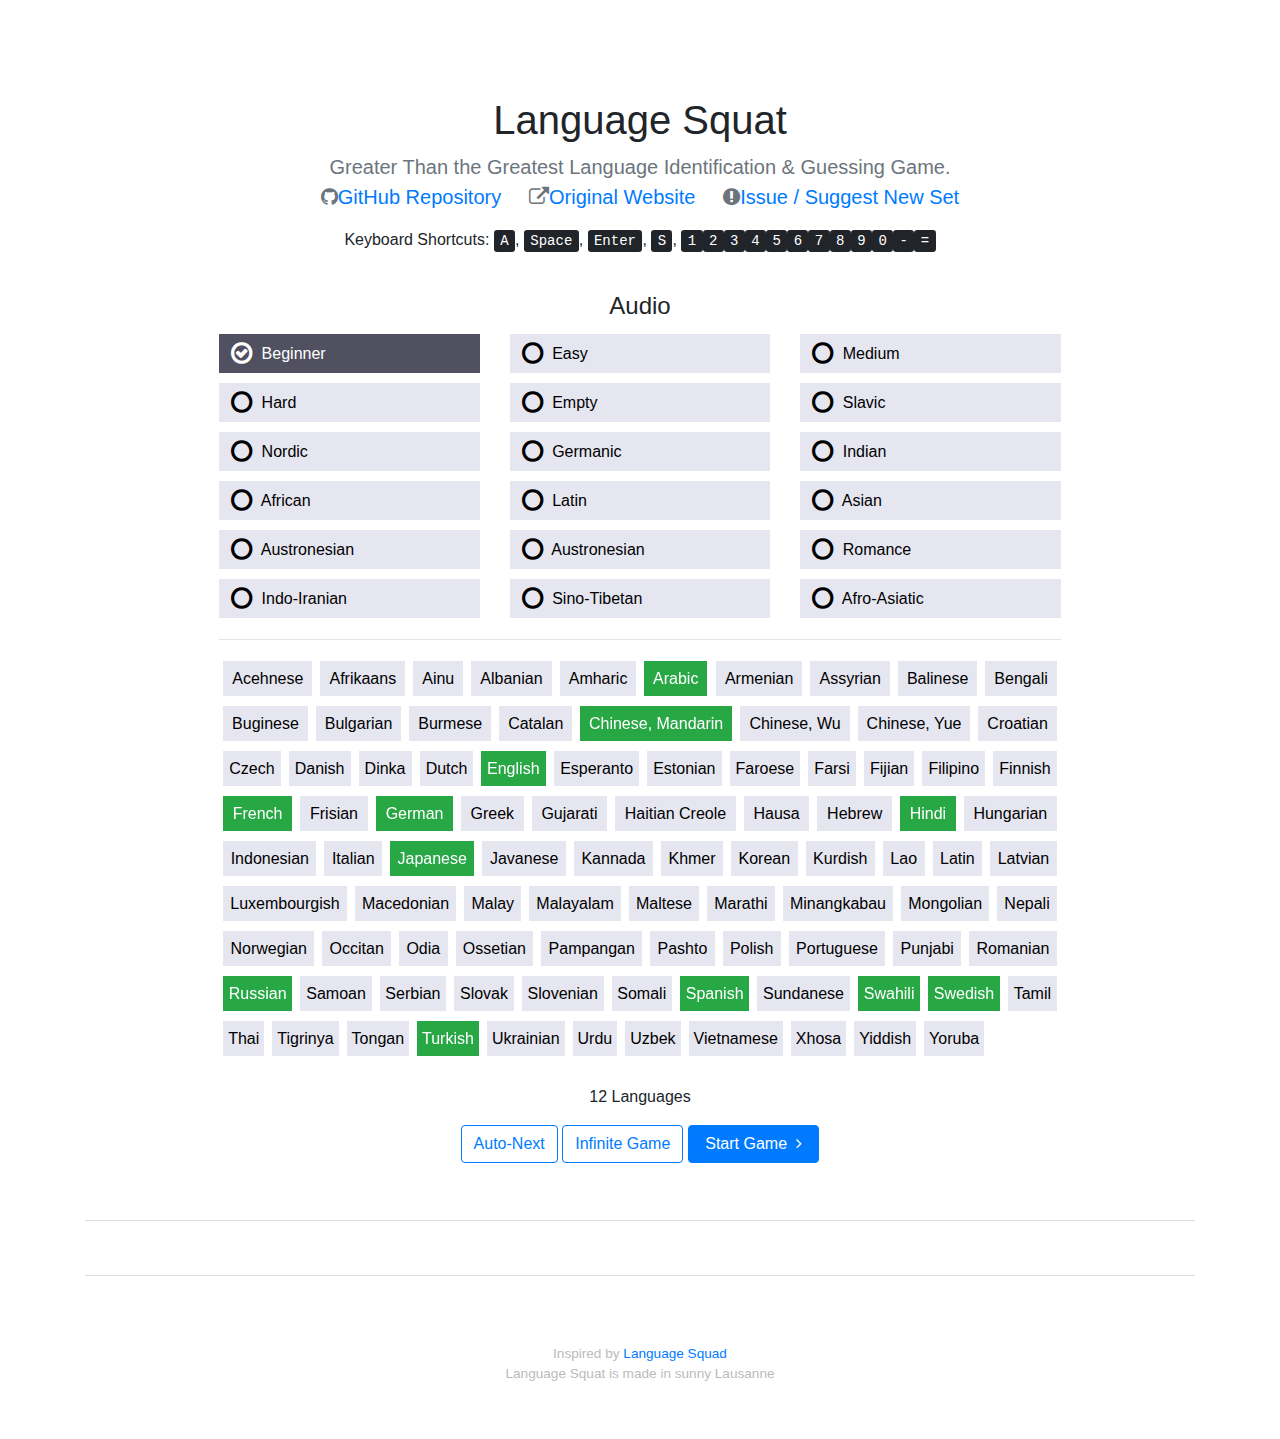
==== languagesquat/index.html @ 09ac4940 "language squat" ====
<html lang="en">
  <head>
    <title>
      Language Squat | Language Identification Game with Audio and Script
      Samples
    </title>
    <meta charset="UTF-8" />
    <meta
      name="viewport"
      content="width=device-width, initial-scale=1.0, maximum-scale=1.0, user-scalable=no"
      />
    <meta
      name="description"
      content="Language Squat is a language guessing and identifiying game that offers both audio and script samples. Language Squat can be played by people with vision or hearing impairments. Language Squat is inspired by “The Great Language Game” created by Lars Yencken."
      />
    <link rel="icon" href="static/favicon.png">
    <link
      rel="stylesheet"
      href="https://maxcdn.bootstrapcdn.com/bootstrap/4.0.0/css/bootstrap.min.css"
      crossorigin="anonymous"
      />
    <link
      rel="stylesheet"
      href="static/styles.css"
      />
    <link
      rel="stylesheet"
      href="https://maxcdn.bootstrapcdn.com/font-awesome/4.6.3/css/font-awesome.min.css"
      crossorigin="anonymous"
      />
    <style>
      :root {
        --jumbotron-padding-y: 3rem;
      }

      .jumbotron {
        padding-top: var(--jumbotron-padding-y);
        padding-bottom: var(--jumbotron-padding-y);
        margin-bottom: 0;
        background-color: #fff;
        transition: all 0.5s ease;
      }
      .jumbotron.shrink {
        padding-top: 1.5em;
        padding-bottom: 1em;
        box-shadow:
          0 2px 4px -1px rgba(0, 0, 0, 0.06),
          0 4px 5px 0 rgba(0, 0, 0, 0.06),
      0 1px 10px 0 rgba(0, 0, 0, 0.08);
      }
      .jumbotron.shrink h1 {
      transition: all 0.5s ease;
      font-size: 1.75rem;
      }
      @media (min-width: 768px) {
      .jumbotron {
      padding-top: calc(var(--jumbotron-padding-y) * 2);
      padding-bottom: calc(var(--jumbotron-padding-y) * 2);
      }
      .jumbotron.shrink {
      padding-top: 1.5em;
      padding-bottom: 1em;
      box-shadow:
      0 2px 4px -1px rgba(0, 0, 0, 0.06),
      0 4px 5px 0 rgba(0, 0, 0, 0.06),
      0 1px 10px 0 rgba(0, 0, 0, 0.08);
      }
      .jumbotron.shrink h1 {
      font-size: 2.5rem;
      }
      }
      .sstestoption {
      background: #e6e6f0;
      cursor: pointer;
      line-height: 25px;
      transition: all 0.5s ease;
      margin: 5px 0px;
      padding: 2px;
      text-align: left;
      display: block;
      width: 100%;
      border: none;
      }
      .sstestoption .fa {
      line-height: 25px;
      font-size: 25px;
      vertical-align: middle;
      padding-right: 5px;
      margin-top: -3px;
      }
      .sstestoption:hover {
      background: #d6d6e0;
      }
      .sstestoption.selected {
      background: #505060;
      color: white;
      }
      .sstestoption.correct {
      color: white;
      background: var(--success);
      }
      .sstestoption.wrong {
      color: white;
      background: var(--danger);
      }
      .sstestoption.correct,
      .sstestoption.wrong {
      transform: rotateX(359deg);
      }

      [v-cloak] {
      display: none;
      }

      @keyframes spinner {
      to {
      transform: rotate(360deg);
      }
      }
      .spinner:before {
      content: "";
      box-sizing: border-box;
      position: absolute;
      top: 50%;
      left: 50%;
      width: 20px;
      height: 20px;
      margin-top: -10px;
      margin-left: -10px;
      border-radius: 50%;
      border: 2px solid #ccc;
      border-top-color: #333;
      animation: spinner 0.6s linear infinite;
      }
    </style>
  </head>
  <body class="vsc-initialized">
    <main role="main" id="game" class="container">
      <section class="jumbotron text-center pb-3">
        <div class="container">
          <h1 class="jumbotron-heading">
            <span style="cursor: pointer">Language Squat</span>
          </h1>
          <p class="lead text-muted">
            Greater Than the Greatest Language Identification & Guessing Game.
	    <br>
	    <i class="fa fa-github" aria-hidden="true"></i><a href="https://github.com/nov3o/language-squat">GitHub Repository</a>
	    &nbsp;&nbsp;&nbsp;
	    <i class="fa fa-external-link" aria-hidden="true"></i><a href="https://www.languagesquad.com/">Original Website</a>
	    &nbsp;&nbsp;&nbsp;
	    <i class="fa fa-exclamation-circle" aria-hidden="true"></i><a href="https://github.com/nov3o/language-squat/issues">Issue / Suggest New Set</a>
	    <br>
	    <div>
	      Keyboard Shortcuts:
	      <kbd title="Autoplay Audio">A</kbd>,
	      <kbd title="Play Audio">Space</kbd>,
	      <kbd title="Next Question">Enter</kbd>,
	      <kbd title="Skip">S</kbd>,
	      <span title="Choose Option">
		<kbd>1</kbd><kbd>2</kbd><kbd>3</kbd><kbd>4</kbd><kbd>5</kbd><kbd>6</kbd><kbd>7</kbd><kbd>8</kbd><kbd>9</kbd><kbd>0</kbd><kbd>-</kbd><kbd>=</kbd>
	      </span>
	    </div>
          </p>
          <div>
            <div class="row justify-content-center">
              <div class="col-12">
                <h4 class="text-center" style="margin-top: 1em">Audio</h4>
              </div>
              <div class="w-100"></div>
              <div class="col-12 col-lg-10 col-md-12 col-sm-12">
                <div class="row justify-content-center">
                  <div class="col-12 col-lg-4 col-md-4 col-sm-6">
                    <button
                      onclick="select(this)"
                      title="Beginner, 12 Languages"
                      class="sstestoption selected"
                      id="Beginner"
                      >
                      <div style="padding: 5px 10px">
                        <span class="fa fa-check-circle-o"></span>
                        Beginner
                      </div>
                    </button>
                  </div>
                  <div class="col-12 col-lg-4 col-md-4 col-sm-6">
                    <button
                      onclick="select(this)"
                      title="Easy, 24 Languages"
                      class="sstestoption"
                      id="Easy"
                      >
                      <div style="padding: 5px 10px">
                        <span class="fa fa-circle-o"></span>
                        Easy
                      </div>
                    </button>
                  </div>
                  <div class="col-12 col-lg-4 col-md-4 col-sm-6">
                    <button
                      onclick="select(this)"
                      title="Medium, 58 Languages"
                      class="sstestoption"
                      id="Medium"
                      >
                      <div style="padding: 5px 10px">
                        <span class="fa fa-circle-o"></span>
                        Medium
                      </div>
                    </button>
                  </div>
                  <div class="col-12 col-lg-4 col-md-4 col-sm-6">
                    <button
                      onclick="select(this)"
                      title="Hard, 92 Languages"
                      class="sstestoption"
                      id="Hard"
                      >
                      <div style="padding: 5px 10px">
                        <span class="fa fa-circle-o"></span>
                        Hard
                      </div>
                    </button>
                  </div>
		  <br>
		  <div class="col-12 col-lg-4 col-md-4 col-sm-6">
                    <button
                      onclick="select(this)"
                      title="Empty the Languages"
                      class="sstestoption"
                      id="empty"
                      >
                      <div style="padding: 5px 10px">
                        <span class="fa fa-circle-o"></span>
                        Empty
                      </div>
                    </button>
		  </div>
		  <div class="col-12 col-lg-4 col-md-4 col-sm-6">
                    <button
                      onclick="select(this)"
                      title="10 Slavic Languages"
                      class="sstestoption"
                      id="Slavic"
                      >
                      <div style="padding: 5px 10px">
                        <span class="fa fa-circle-o"></span>
                        Slavic
                      </div>
                    </button>
		  </div>
		  <div class="col-12 col-lg-4 col-md-4 col-sm-6">
                    <button
                      onclick="select(this)"
                      title="5 Nordic Languages"
                      class="sstestoption"
                      id="Nordic"
                      >
                      <div style="padding: 5px 10px">
                        <span class="fa fa-circle-o"></span>
                        Nordic
                      </div>
                    </button>
                  </div>
		  <div class="col-12 col-lg-4 col-md-4 col-sm-6">
                    <button
                      onclick="select(this)"
                      title="9 Germanic Languages"
                      class="sstestoption"
                      id="Germanic"
                      >
                      <div style="padding: 5px 10px">
                        <span class="fa fa-circle-o"></span>
                        Germanic
                      </div>
                    </button>
		  </div>
		  <div class="col-12 col-lg-4 col-md-4 col-sm-6">
                    <button
                      onclick="select(this)"
                      title="7 Indian Languages"
                      class="sstestoption"
                      id="Indian"
                      >
                      <div style="padding: 5px 10px">
                        <span class="fa fa-circle-o"></span>
                        Indian
                      </div>
                    </button>
		  </div>
		  <div class="col-12 col-lg-4 col-md-4 col-sm-6">
                    <button
                      onclick="select(this)"
                      title="5 African Languages"
                      class="sstestoption"
                      id="African"
                      >
                      <div style="padding: 5px 10px">
                        <span class="fa fa-circle-o"></span>
                        African
                      </div>
                    </button>
		  </div>
		  <div class="col-12 col-lg-4 col-md-4 col-sm-6">
                    <button
                      onclick="select(this)"
                      title="6 Latin Languages"
                      class="sstestoption"
                      id="Latin"
                      >
                      <div style="padding: 5px 10px">
                        <span class="fa fa-circle-o"></span>
                        Latin
                      </div>
                    </button>
		  </div>
		  <div class="col-12 col-lg-4 col-md-4 col-sm-6">
                    <button
                      onclick="select(this)"
                      title="20 Asian Languages"
                      class="sstestoption"
                      id="Asian"
                      >
                      <div style="padding: 5px 10px">
                        <span class="fa fa-circle-o"></span>
                        Asian
                      </div>
                    </button>
		  </div>
		  <div class="col-12 col-lg-4 col-md-4 col-sm-6">
                    <button
                      onclick="select(this)"
                      title="42 Austronesian Languages"
                      class="sstestoption"
                      id="Austronesian"
                      >
                      <div style="padding: 5px 10px">
                        <span class="fa fa-circle-o"></span>
                        Austronesian
                      </div>
                    </button>
		  </div>
		  <div class="col-12 col-lg-4 col-md-4 col-sm-6">
                    <button
                      onclick="select(this)"
                      title="6 Austronesian Languages"
                      class="sstestoption"
                      id="Austronesian"
                      >
                      <div style="padding: 5px 10px">
                        <span class="fa fa-circle-o"></span>
                        Austronesian
                      </div>
                    </button>
		  </div>
		  <div class="col-12 col-lg-4 col-md-4 col-sm-6">
                    <button
                      onclick="select(this)"
                      title="7 Romance Languages"
                      class="sstestoption"
                      id="Romance"
                      >
                      <div style="padding: 5px 10px">
                        <span class="fa fa-circle-o"></span>
                        Romance
                      </div>
                    </button>
		  </div>
		  <div class="col-12 col-lg-4 col-md-4 col-sm-6">
                    <button
                      onclick="select(this)"
                      title="8 Indo-Iranian Languages"
                      class="sstestoption"
                      id="Indo-Iranian"
                      >
                      <div style="padding: 5px 10px">
                        <span class="fa fa-circle-o"></span>
                        Indo-Iranian
                      </div>
                    </button>
		  </div>
		  <div class="col-12 col-lg-4 col-md-4 col-sm-6">
                    <button
                      onclick="select(this)"
                      title="4 Sino-Tibetan Languages"
                      class="sstestoption"
                      id="Sino-Tibetan"
                      >
                      <div style="padding: 5px 10px">
                        <span class="fa fa-circle-o"></span>
                        Sino-Tibetan
                      </div>
                    </button>
		  </div>
		  <div class="col-12 col-lg-4 col-md-4 col-sm-6">
                    <button
                      onclick="select(this)"
                      title="6 Afro-Asiatic Languages"
                      class="sstestoption"
                      id="Afro-Asiatic"
                      >
                      <div style="padding: 5px 10px">
                        <span class="fa fa-circle-o"></span>
                        Afro-Asiatic
                      </div>
                    </button>
		  </div>
                </div>
		<hr>
		<div id="lang-selection" class="justify-buttons">
		</div>
              </div>
            </div>
            <br />
            <div style="margin: 0px 0px 1em" id="nlangs">12 Languages</div>
	    <buton
	      type="checkbox"
	      class="btn btn-outline-primary"
	      label="Auto-Next"
	      onclick="toggleAutoNext(this)"
              >
	      Auto-Next
            </buton>
	    <buton
	      type="checkbox"
	      class="btn btn-outline-primary"
	      label="Infinite game"
	      onclick="toggleInfinite(this)"
              >
	      Infinite Game
            </buton>
            <button
              title="Click to Start Game"
              onclick="playGame()"
              class="btn btn-primary"
              >
              &nbsp;Start Game&nbsp;
              <i class="fa fa-angle-right"></i>&nbsp;
            </button>
          </div>
        </div>
      </section>
      <div id="choices-menu" style="display: none">
        <div style="padding: 10px 0px 0px">
          <div class="clearfix">
            <div class="pull-left">
              <h5
                tabindex="0"
                title="Keyboard Shortcut : A"
                style="cursor: pointer"
		>
                AutoPlay :
                <span>
		  <i
                    class="fa fa-step-forward"
		    id="auto-play"
		    onclick="autoPlayClick()"
                    ></i>
		</span>
              </h5>
            </div>
            <div class="pull-right">
              <h5 class="text-right">
                <i class="fa fa-bomb"></i>
                <span id="strike">0</span> |
                <i class="fa fa-star"></i>
                <span id="score">0</span>
              </h5>
            </div>
          </div>
          <div style="font-size: 22px; font-weight: 700; margin: 0.6em 0px 1em">
            <span>Question <span id="level">1</span> : </span>
	    <audio style="display: none" id="audio" loop></audio>
            <button
              title="Keyboard Shortcut : Space"
              class="btn btn-primary btn-sm"
	      id="audio-button"
	      onclick="audioControl()"
              >
              &nbsp; Play&nbsp; <i class="fa fa-play"></i>&nbsp;
            </button>
          </div>
          <div class="row justify-content-center" id="lang-game-buttons">
            <div class="col-12 col-sm-6 col-lg-4">
              <button class="sstestoption">
                <div style="padding: 10px">
                  <span class="fa fa-circle-o"></span> <span>Hindi</span>
                </div>
              </button>
            </div>
            <div class="col-12 col-sm-6 col-lg-4">
              <button class="sstestoption">
                <div style="padding: 10px">
                  <span class="fa fa-circle-o"></span> <span>English</span>
                </div>
              </button>
            </div>
            <div class="col-12 col-sm-6 col-lg-4">
              <button class="sstestoption">
                <div style="padding: 10px">
                  <span class="fa fa-circle-o"></span> <span>Chinese</span>
                </div>
              </button>
            </div>
          </div>
        </div>
        <div class="text-center" style="display: none" id="next-div">
          <br />
          <button
            onclick="playLevel()"
            title="Keyboard Shortcut : Enter"
            class="btn btn-info"
            >
            Next -&gt;
          </button>
          <br />
        </div>
      </div>
      <div class="text-center" style="display: none" id="finish-div">
        <br />
        <hr />
        <br />
        <div style="display: none" id="win-div">
          <h2 id="win-h2">
            Congrats!<br />You finished the Beginner Level.<br />Final Score: 0
          </h2>
          <br />
          <button class="btn btn-danger" onclick="end()" s>
            &nbsp;Select another level &nbsp;<i class="fa fa-reply"></i>&nbsp;
          </button>
        </div>
        <div id="game-over-div">
          <h2 id="over-h2">Game Over.<br />Final Score: 0</h2>
          <br />
          <button class="btn btn-danger" onclick="playAgain()">
            &nbsp;Play Again &nbsp;<i class="fa fa-reply"></i>&nbsp;
          </button>
        </div>
        <br />
      </div>
      <div
        class="container text-center"
        style="
               margin-top: 3em;
               padding: 2em 0px;
               font-size: 0.85em;
               border-top: 1px solid rgb(221, 221, 221);
               "
	></div>
      <div
        class="container"
        style="
               padding: 5em 0px 4em;
               text-align: center;
               color: rgb(187, 187, 187);
               font-size: 0.85em;
               border-top: 1px solid rgb(221, 221, 221);
               "
	>
        Inspired by <a href="https://www.languagesquad.com/">Language Squad</a
									     ><br />
        Language Squat is made in sunny Lausanne
      </div>
    </main>
    <script src="https://ajax.googleapis.com/ajax/libs/jquery/3.3.1/jquery.min.js"></script>
    <script src="static/data.js"></script>
    <script src="static/engine.js"></script>
    <script src="static/interface.js"></script>
    <link rel="preload" href="/loading.gif" as="image" />
    <!-- Default Statcounter code for lang-squat http://example.com -->
    <script type="text/javascript">
      var sc_project=12987010; 
      var sc_invisible=1; 
      var sc_security="864f66e2"; 
    </script>
    <script type="text/javascript" src="https://www.statcounter.com/counter/counter.js" async></script>
    <noscript>
      <div class="statcounter">
	<a title="Web Analytics" href="https://statcounter.com/" target="_blank">
	  <img class="statcounter" src="https://c.statcounter.com/12987010/0/864f66e2/1/" alt="Web Analytics" referrerPolicy="no-referrer-when-downgrade">
	</a>
      </div>
    </noscript>
    <!-- End of Statcounter Code -->
  </body>
</html>
---- languagesquat/static/styles.css ----
#lang-selection {
  display: flex;
  flex-wrap: wrap;
  justify-content: space-between; /* This will spread the buttons evenly */
  align-items: flex-start; /* Align to the start to avoid stretching */
}

/* Style for the buttons */
#lang-selection .lang-option {
  flex-grow: 1; /* Allow buttons to grow */
  margin: 0 4px; /* Provide some spacing between buttons */
  white-space: nowrap; /* Prevent text from wrapping */
}

/* Pseudo-element to push the last line of buttons */
#lang-selection::after {
  content: '';
  flex-grow: 1000000; /* Large growth factor to push elements */
  min-width: 0.1px; /* Prevents the pseudo-element from being too big */
}

/* Optional: media query for smaller screens to prevent buttons from being too wide */
@media (max-width: 600px) {
  #lang-selection .button {
    flex-basis: 50%; /* Minimum initial width */
  }
}

.lang-option > button {
  padding: 0;
}

.lang-option > button > div {
  padding: 5px !important;
  text-align: center;
}

.popup {
  position: fixed;
  top: 20px;
  left: 20px;
  padding: 10px;
  font-size: 16px;
  border-radius: 5px;
  color: white;
  box-shadow: 0px 4px 6px rgba(0, 0, 0, 0.1);
  z-index: 1000;
  transition: opacity 0.5s ease-out;
}

.popup.green {
  background-color: green;
}

.popup.red {
  background-color: red;
}
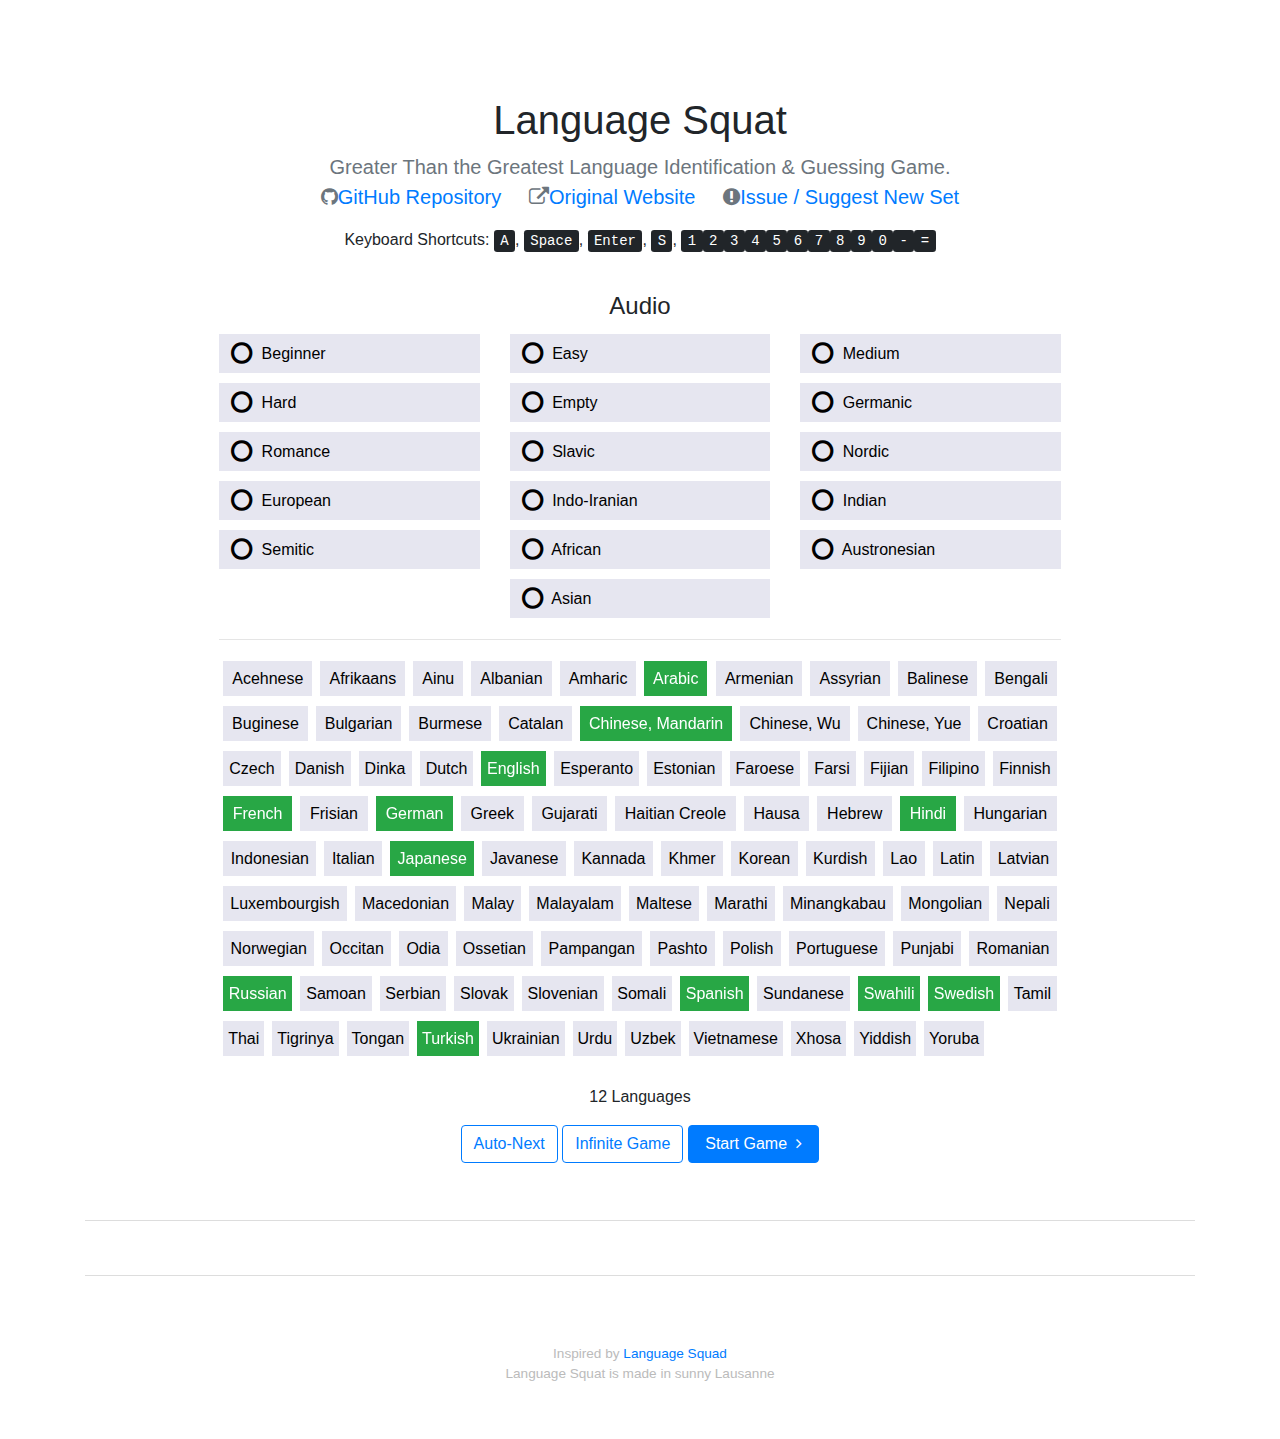
==== commit aa60e64a: "updated my page and languagesquad" ====
--- a/languagesquat/index.html
+++ b/languagesquat/index.html
@@ -28,111 +28,6 @@
       href="https://maxcdn.bootstrapcdn.com/font-awesome/4.6.3/css/font-awesome.min.css"
       crossorigin="anonymous"
       />
-    <style>
-      :root {
-        --jumbotron-padding-y: 3rem;
-      }
-
-      .jumbotron {
-        padding-top: var(--jumbotron-padding-y);
-        padding-bottom: var(--jumbotron-padding-y);
-        margin-bottom: 0;
-        background-color: #fff;
-        transition: all 0.5s ease;
-      }
-      .jumbotron.shrink {
-        padding-top: 1.5em;
-        padding-bottom: 1em;
-        box-shadow:
-          0 2px 4px -1px rgba(0, 0, 0, 0.06),
-          0 4px 5px 0 rgba(0, 0, 0, 0.06),
-      0 1px 10px 0 rgba(0, 0, 0, 0.08);
-      }
-      .jumbotron.shrink h1 {
-      transition: all 0.5s ease;
-      font-size: 1.75rem;
-      }
-      @media (min-width: 768px) {
-      .jumbotron {
-      padding-top: calc(var(--jumbotron-padding-y) * 2);
-      padding-bottom: calc(var(--jumbotron-padding-y) * 2);
-      }
-      .jumbotron.shrink {
-      padding-top: 1.5em;
-      padding-bottom: 1em;
-      box-shadow:
-      0 2px 4px -1px rgba(0, 0, 0, 0.06),
-      0 4px 5px 0 rgba(0, 0, 0, 0.06),
-      0 1px 10px 0 rgba(0, 0, 0, 0.08);
-      }
-      .jumbotron.shrink h1 {
-      font-size: 2.5rem;
-      }
-      }
-      .sstestoption {
-      background: #e6e6f0;
-      cursor: pointer;
-      line-height: 25px;
-      transition: all 0.5s ease;
-      margin: 5px 0px;
-      padding: 2px;
-      text-align: left;
-      display: block;
-      width: 100%;
-      border: none;
-      }
-      .sstestoption .fa {
-      line-height: 25px;
-      font-size: 25px;
-      vertical-align: middle;
-      padding-right: 5px;
-      margin-top: -3px;
-      }
-      .sstestoption:hover {
-      background: #d6d6e0;
-      }
-      .sstestoption.selected {
-      background: #505060;
-      color: white;
-      }
-      .sstestoption.correct {
-      color: white;
-      background: var(--success);
-      }
-      .sstestoption.wrong {
-      color: white;
-      background: var(--danger);
-      }
-      .sstestoption.correct,
-      .sstestoption.wrong {
-      transform: rotateX(359deg);
-      }
-
-      [v-cloak] {
-      display: none;
-      }
-
-      @keyframes spinner {
-      to {
-      transform: rotate(360deg);
-      }
-      }
-      .spinner:before {
-      content: "";
-      box-sizing: border-box;
-      position: absolute;
-      top: 50%;
-      left: 50%;
-      width: 20px;
-      height: 20px;
-      margin-top: -10px;
-      margin-left: -10px;
-      border-radius: 50%;
-      border: 2px solid #ccc;
-      border-top-color: #333;
-      animation: spinner 0.6s linear infinite;
-      }
-    </style>
   </head>
   <body class="vsc-initialized">
     <main role="main" id="game" class="container">
@@ -168,242 +63,7 @@
               </div>
               <div class="w-100"></div>
               <div class="col-12 col-lg-10 col-md-12 col-sm-12">
-                <div class="row justify-content-center">
-                  <div class="col-12 col-lg-4 col-md-4 col-sm-6">
-                    <button
-                      onclick="select(this)"
-                      title="Beginner, 12 Languages"
-                      class="sstestoption selected"
-                      id="Beginner"
-                      >
-                      <div style="padding: 5px 10px">
-                        <span class="fa fa-check-circle-o"></span>
-                        Beginner
-                      </div>
-                    </button>
-                  </div>
-                  <div class="col-12 col-lg-4 col-md-4 col-sm-6">
-                    <button
-                      onclick="select(this)"
-                      title="Easy, 24 Languages"
-                      class="sstestoption"
-                      id="Easy"
-                      >
-                      <div style="padding: 5px 10px">
-                        <span class="fa fa-circle-o"></span>
-                        Easy
-                      </div>
-                    </button>
-                  </div>
-                  <div class="col-12 col-lg-4 col-md-4 col-sm-6">
-                    <button
-                      onclick="select(this)"
-                      title="Medium, 58 Languages"
-                      class="sstestoption"
-                      id="Medium"
-                      >
-                      <div style="padding: 5px 10px">
-                        <span class="fa fa-circle-o"></span>
-                        Medium
-                      </div>
-                    </button>
-                  </div>
-                  <div class="col-12 col-lg-4 col-md-4 col-sm-6">
-                    <button
-                      onclick="select(this)"
-                      title="Hard, 92 Languages"
-                      class="sstestoption"
-                      id="Hard"
-                      >
-                      <div style="padding: 5px 10px">
-                        <span class="fa fa-circle-o"></span>
-                        Hard
-                      </div>
-                    </button>
-                  </div>
-		  <br>
-		  <div class="col-12 col-lg-4 col-md-4 col-sm-6">
-                    <button
-                      onclick="select(this)"
-                      title="Empty the Languages"
-                      class="sstestoption"
-                      id="empty"
-                      >
-                      <div style="padding: 5px 10px">
-                        <span class="fa fa-circle-o"></span>
-                        Empty
-                      </div>
-                    </button>
-		  </div>
-		  <div class="col-12 col-lg-4 col-md-4 col-sm-6">
-                    <button
-                      onclick="select(this)"
-                      title="10 Slavic Languages"
-                      class="sstestoption"
-                      id="Slavic"
-                      >
-                      <div style="padding: 5px 10px">
-                        <span class="fa fa-circle-o"></span>
-                        Slavic
-                      </div>
-                    </button>
-		  </div>
-		  <div class="col-12 col-lg-4 col-md-4 col-sm-6">
-                    <button
-                      onclick="select(this)"
-                      title="5 Nordic Languages"
-                      class="sstestoption"
-                      id="Nordic"
-                      >
-                      <div style="padding: 5px 10px">
-                        <span class="fa fa-circle-o"></span>
-                        Nordic
-                      </div>
-                    </button>
-                  </div>
-		  <div class="col-12 col-lg-4 col-md-4 col-sm-6">
-                    <button
-                      onclick="select(this)"
-                      title="9 Germanic Languages"
-                      class="sstestoption"
-                      id="Germanic"
-                      >
-                      <div style="padding: 5px 10px">
-                        <span class="fa fa-circle-o"></span>
-                        Germanic
-                      </div>
-                    </button>
-		  </div>
-		  <div class="col-12 col-lg-4 col-md-4 col-sm-6">
-                    <button
-                      onclick="select(this)"
-                      title="7 Indian Languages"
-                      class="sstestoption"
-                      id="Indian"
-                      >
-                      <div style="padding: 5px 10px">
-                        <span class="fa fa-circle-o"></span>
-                        Indian
-                      </div>
-                    </button>
-		  </div>
-		  <div class="col-12 col-lg-4 col-md-4 col-sm-6">
-                    <button
-                      onclick="select(this)"
-                      title="5 African Languages"
-                      class="sstestoption"
-                      id="African"
-                      >
-                      <div style="padding: 5px 10px">
-                        <span class="fa fa-circle-o"></span>
-                        African
-                      </div>
-                    </button>
-		  </div>
-		  <div class="col-12 col-lg-4 col-md-4 col-sm-6">
-                    <button
-                      onclick="select(this)"
-                      title="6 Latin Languages"
-                      class="sstestoption"
-                      id="Latin"
-                      >
-                      <div style="padding: 5px 10px">
-                        <span class="fa fa-circle-o"></span>
-                        Latin
-                      </div>
-                    </button>
-		  </div>
-		  <div class="col-12 col-lg-4 col-md-4 col-sm-6">
-                    <button
-                      onclick="select(this)"
-                      title="20 Asian Languages"
-                      class="sstestoption"
-                      id="Asian"
-                      >
-                      <div style="padding: 5px 10px">
-                        <span class="fa fa-circle-o"></span>
-                        Asian
-                      </div>
-                    </button>
-		  </div>
-		  <div class="col-12 col-lg-4 col-md-4 col-sm-6">
-                    <button
-                      onclick="select(this)"
-                      title="42 Austronesian Languages"
-                      class="sstestoption"
-                      id="Austronesian"
-                      >
-                      <div style="padding: 5px 10px">
-                        <span class="fa fa-circle-o"></span>
-                        Austronesian
-                      </div>
-                    </button>
-		  </div>
-		  <div class="col-12 col-lg-4 col-md-4 col-sm-6">
-                    <button
-                      onclick="select(this)"
-                      title="6 Austronesian Languages"
-                      class="sstestoption"
-                      id="Austronesian"
-                      >
-                      <div style="padding: 5px 10px">
-                        <span class="fa fa-circle-o"></span>
-                        Austronesian
-                      </div>
-                    </button>
-		  </div>
-		  <div class="col-12 col-lg-4 col-md-4 col-sm-6">
-                    <button
-                      onclick="select(this)"
-                      title="7 Romance Languages"
-                      class="sstestoption"
-                      id="Romance"
-                      >
-                      <div style="padding: 5px 10px">
-                        <span class="fa fa-circle-o"></span>
-                        Romance
-                      </div>
-                    </button>
-		  </div>
-		  <div class="col-12 col-lg-4 col-md-4 col-sm-6">
-                    <button
-                      onclick="select(this)"
-                      title="8 Indo-Iranian Languages"
-                      class="sstestoption"
-                      id="Indo-Iranian"
-                      >
-                      <div style="padding: 5px 10px">
-                        <span class="fa fa-circle-o"></span>
-                        Indo-Iranian
-                      </div>
-                    </button>
-		  </div>
-		  <div class="col-12 col-lg-4 col-md-4 col-sm-6">
-                    <button
-                      onclick="select(this)"
-                      title="4 Sino-Tibetan Languages"
-                      class="sstestoption"
-                      id="Sino-Tibetan"
-                      >
-                      <div style="padding: 5px 10px">
-                        <span class="fa fa-circle-o"></span>
-                        Sino-Tibetan
-                      </div>
-                    </button>
-		  </div>
-		  <div class="col-12 col-lg-4 col-md-4 col-sm-6">
-                    <button
-                      onclick="select(this)"
-                      title="6 Afro-Asiatic Languages"
-                      class="sstestoption"
-                      id="Afro-Asiatic"
-                      >
-                      <div style="padding: 5px 10px">
-                        <span class="fa fa-circle-o"></span>
-                        Afro-Asiatic
-                      </div>
-                    </button>
-		  </div>
+                <div class="row justify-content-center" id="sets-list">
                 </div>
 		<hr>
 		<div id="lang-selection" class="justify-buttons">
@@ -460,10 +120,9 @@
             </div>
             <div class="pull-right">
               <h5 class="text-right">
-                <i class="fa fa-bomb"></i>
-                <span id="strike">0</span> |
-                <i class="fa fa-star"></i>
-                <span id="score">0</span>
+                <i class="fa fa-bomb"></i><span id="strike">0</span> |
+		<i class="fa fa-check"></i><span id="corr">0</span> | 
+                <i class="fa fa-star"></i><span id="score">0</span>
               </h5>
             </div>
           </div>
--- a/languagesquat/static/styles.css
+++ b/languagesquat/static/styles.css
@@ -55,3 +55,107 @@
 .popup.red {
   background-color: red;
 }
+
+:root {
+  --jumbotron-padding-y: 3rem;
+}
+
+.jumbotron {
+  padding-top: var(--jumbotron-padding-y);
+  padding-bottom: var(--jumbotron-padding-y);
+  margin-bottom: 0;
+  background-color: #fff;
+  transition: all 0.5s ease;
+}
+.jumbotron.shrink {
+  padding-top: 1.5em;
+  padding-bottom: 1em;
+  box-shadow:
+    0 2px 4px -1px rgba(0, 0, 0, 0.06),
+    0 4px 5px 0 rgba(0, 0, 0, 0.06),
+    0 1px 10px 0 rgba(0, 0, 0, 0.08);
+}
+.jumbotron.shrink h1 {
+  transition: all 0.5s ease;
+  font-size: 1.75rem;
+}
+@media (min-width: 768px) {
+  .jumbotron {
+    padding-top: calc(var(--jumbotron-padding-y) * 2);
+    padding-bottom: calc(var(--jumbotron-padding-y) * 2);
+  }
+  .jumbotron.shrink {
+    padding-top: 1.5em;
+    padding-bottom: 1em;
+    box-shadow:
+      0 2px 4px -1px rgba(0, 0, 0, 0.06),
+      0 4px 5px 0 rgba(0, 0, 0, 0.06),
+      0 1px 10px 0 rgba(0, 0, 0, 0.08);
+  }
+  .jumbotron.shrink h1 {
+    font-size: 2.5rem;
+  }
+}
+.sstestoption {
+  background: #e6e6f0;
+  cursor: pointer;
+  line-height: 25px;
+  transition: all 0.5s ease;
+  margin: 5px 0px;
+  padding: 2px;
+  text-align: left;
+  display: block;
+  width: 100%;
+  border: none;
+}
+.sstestoption .fa {
+  line-height: 25px;
+  font-size: 25px;
+  vertical-align: middle;
+  padding-right: 5px;
+  margin-top: -3px;
+}
+.sstestoption:hover {
+  background: #d6d6e0;
+}
+.sstestoption.selected {
+  background: #505060;
+  color: white;
+}
+.sstestoption.correct {
+  color: white;
+  background: var(--success);
+}
+.sstestoption.wrong {
+  color: white;
+  background: var(--danger);
+}
+.sstestoption.correct,
+.sstestoption.wrong {
+  transform: rotateX(359deg);
+}
+
+[v-cloak] {
+  display: none;
+}
+
+@keyframes spinner {
+  to {
+    transform: rotate(360deg);
+  }
+}
+.spinner:before {
+  content: "";
+  box-sizing: border-box;
+  position: absolute;
+  top: 50%;
+  left: 50%;
+  width: 20px;
+  height: 20px;
+  margin-top: -10px;
+  margin-left: -10px;
+  border-radius: 50%;
+  border: 2px solid #ccc;
+  border-top-color: #333;
+  animation: spinner 0.6s linear infinite;
+}
